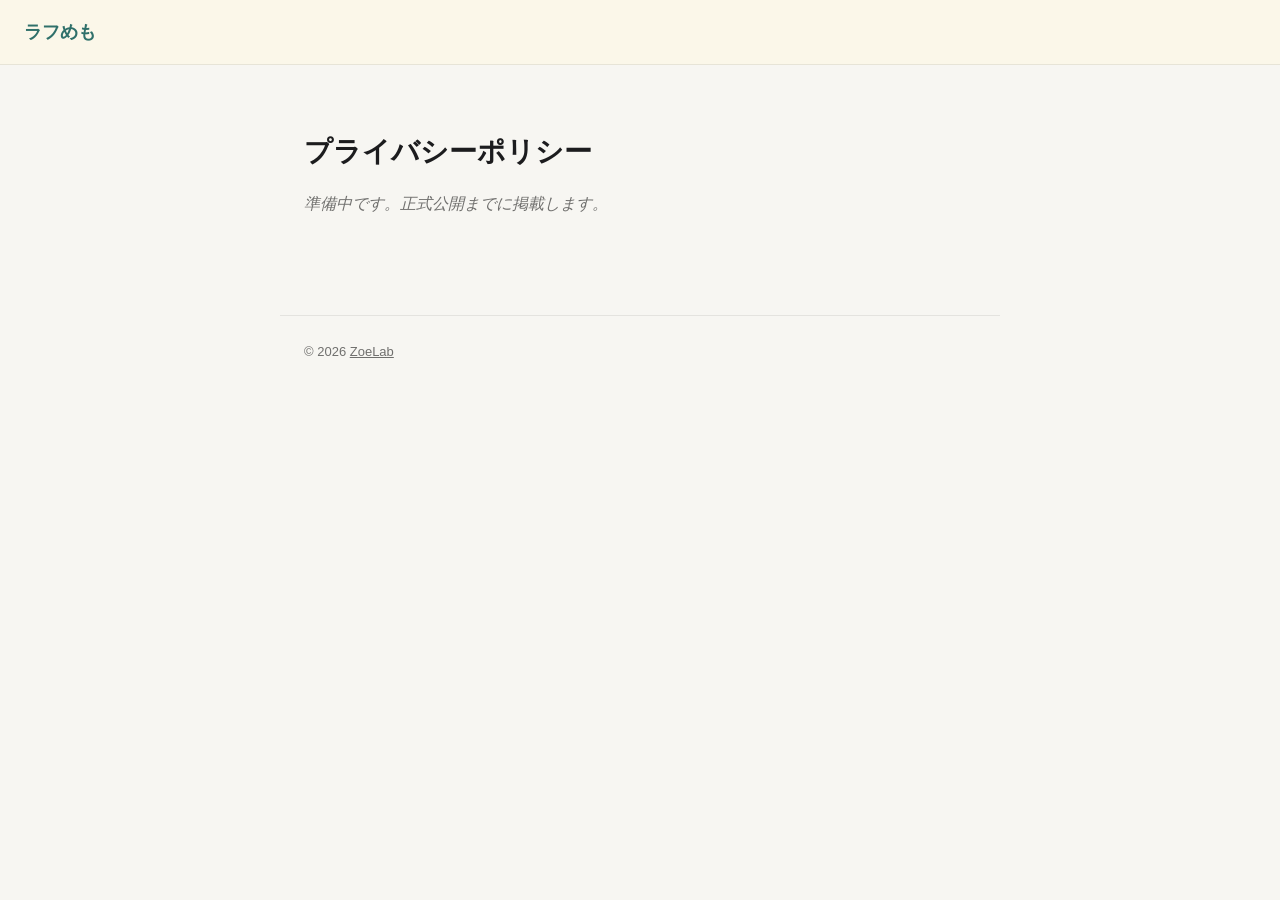
==== privacy/index.html @ ef35d648 "ラフめもWebサイトの骨組み(LP/privacy/support + カスタムドメイン設定) Co-Authored-By: Claude Fable 5 <noreply@anthropic.co" ====
<!DOCTYPE html>
<html lang="ja">
<head>
  <meta charset="utf-8">
  <meta name="viewport" content="width=device-width, initial-scale=1">
  <title>プライバシーポリシー — ラフめも</title>
  <link rel="stylesheet" href="/style.css">
</head>
<body>
  <header>
    <a class="site-name" href="/">ラフめも</a>
  </header>
  <main>
    <h1>プライバシーポリシー</h1>
    <p class="lead"><em>準備中です。正式公開までに掲載します。</em></p>
    <!--
      文面はイシュー kz-sue/rough_memo-swift#18 で検討中。
      骨子: 全データは端末内にのみ保存・外部送信なし/アナリティクス・広告なし/
      写真ライブラリへのアクセスは画像の読み込みと書き出し保存のみ。
    -->
  </main>
  <footer>
    &copy; 2026 <a href="https://zoelab.jp/">ZoeLab</a>
  </footer>
</body>
</html>
---- style.css ----
/* ラフめも Webサイト共通スタイル(骨組み)。
   テーマカラーはアプリと同じ #2F706A、背景はボードのクリーム系。 */
:root {
  --accent: #2F706A;
  --accent-dark: #255C56;
  --bg: #F7F6F2;
  --paper: #FBF7E9;
  --text: #1C1C1E;
  --text-sub: rgba(0, 0, 0, 0.55);
  --hairline: rgba(0, 0, 0, 0.08);
}

* { box-sizing: border-box; }

body {
  margin: 0;
  font-family: -apple-system, BlinkMacSystemFont, "Hiragino Sans", "Hiragino Kaku Gothic ProN", sans-serif;
  background: var(--bg);
  color: var(--text);
  line-height: 1.8;
}

header {
  background: var(--paper);
  border-bottom: 1px solid var(--hairline);
  padding: 16px 24px;
}

header .site-name {
  color: var(--accent);
  font-weight: 700;
  font-size: 18px;
  text-decoration: none;
}

main {
  max-width: 720px;
  margin: 0 auto;
  padding: 48px 24px 80px;
}

h1 {
  font-size: 28px;
  line-height: 1.4;
}

h2 {
  font-size: 20px;
  margin-top: 2.5em;
  padding-bottom: 6px;
  border-bottom: 1px solid var(--hairline);
}

a { color: var(--accent); }
a:hover { color: var(--accent-dark); }

.lead { color: var(--text-sub); font-size: 16px; }

.button {
  display: inline-block;
  background: var(--accent);
  color: #fff;
  text-decoration: none;
  font-weight: 600;
  padding: 10px 20px;
  border-radius: 10px;
}
.button:hover { background: var(--accent-dark); color: #fff; }

footer {
  max-width: 720px;
  margin: 0 auto;
  padding: 24px;
  color: var(--text-sub);
  font-size: 13px;
  border-top: 1px solid var(--hairline);
}
footer a { color: var(--text-sub); }
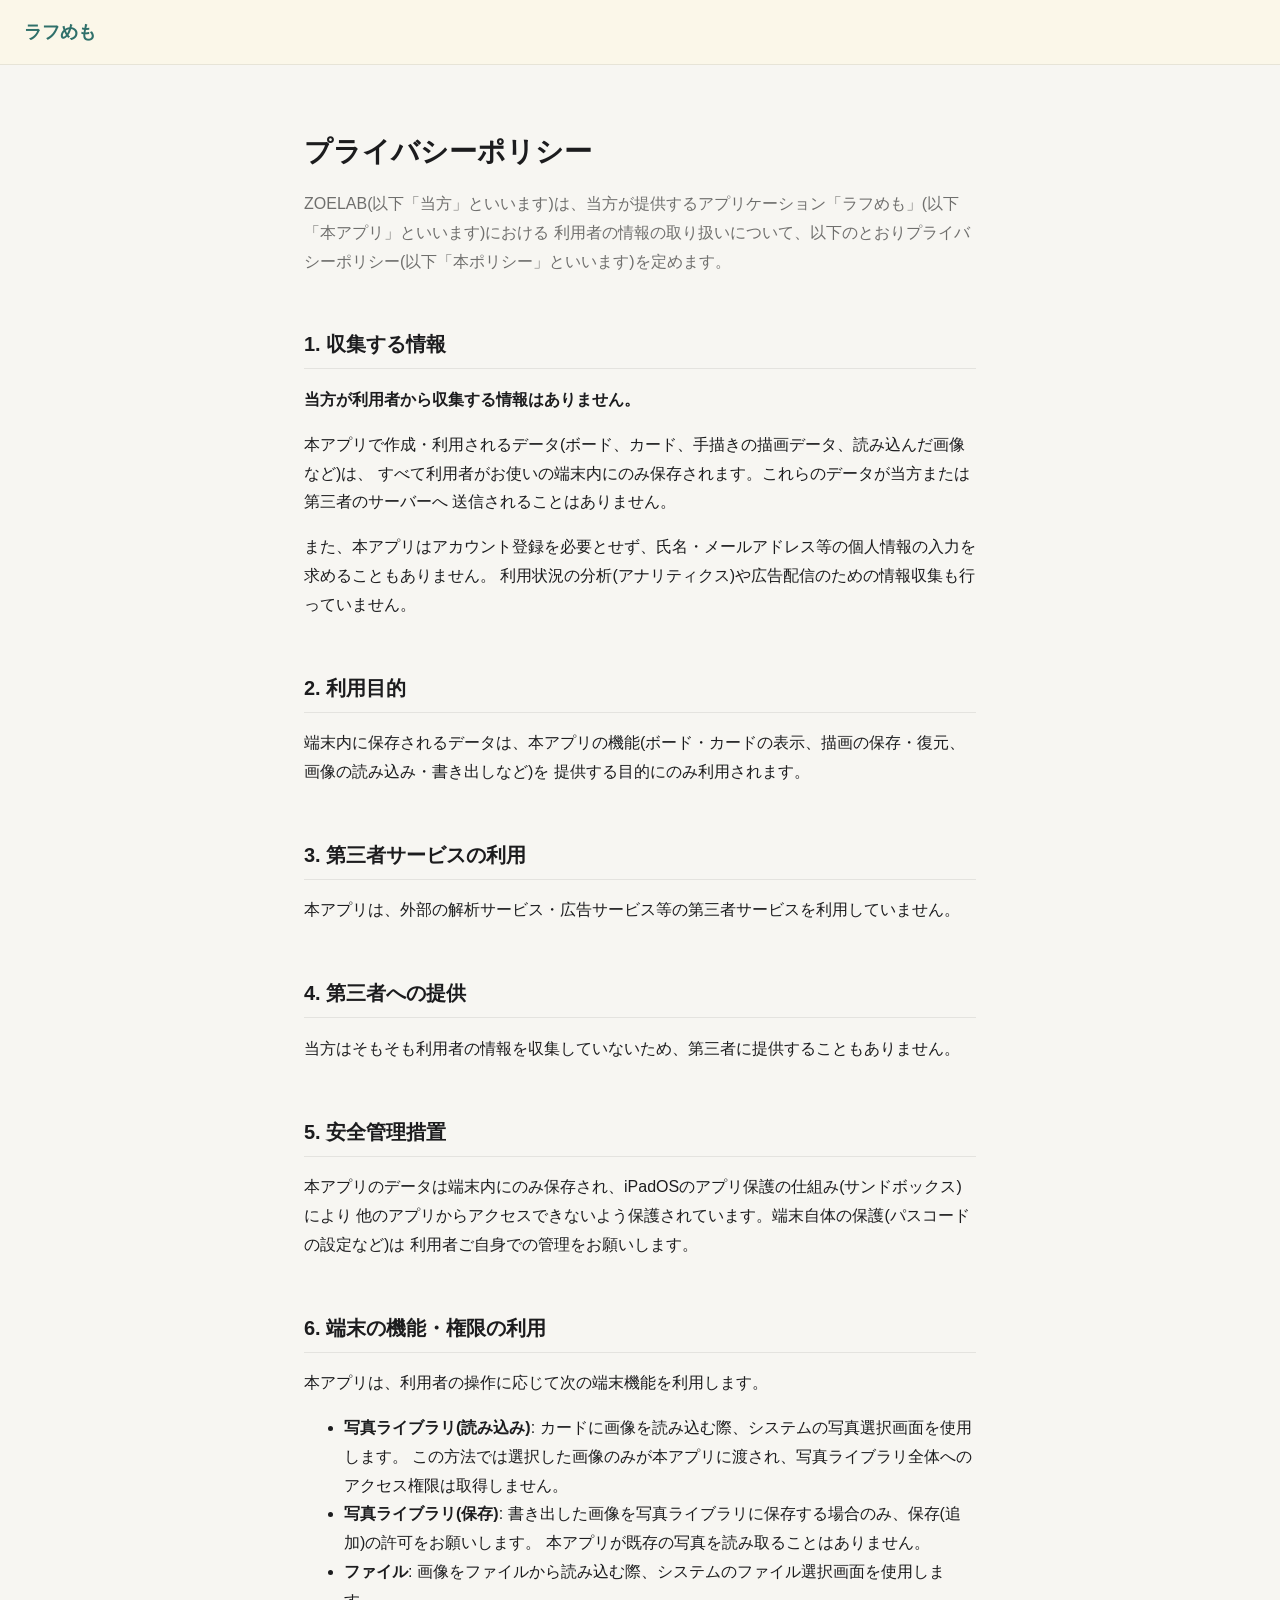
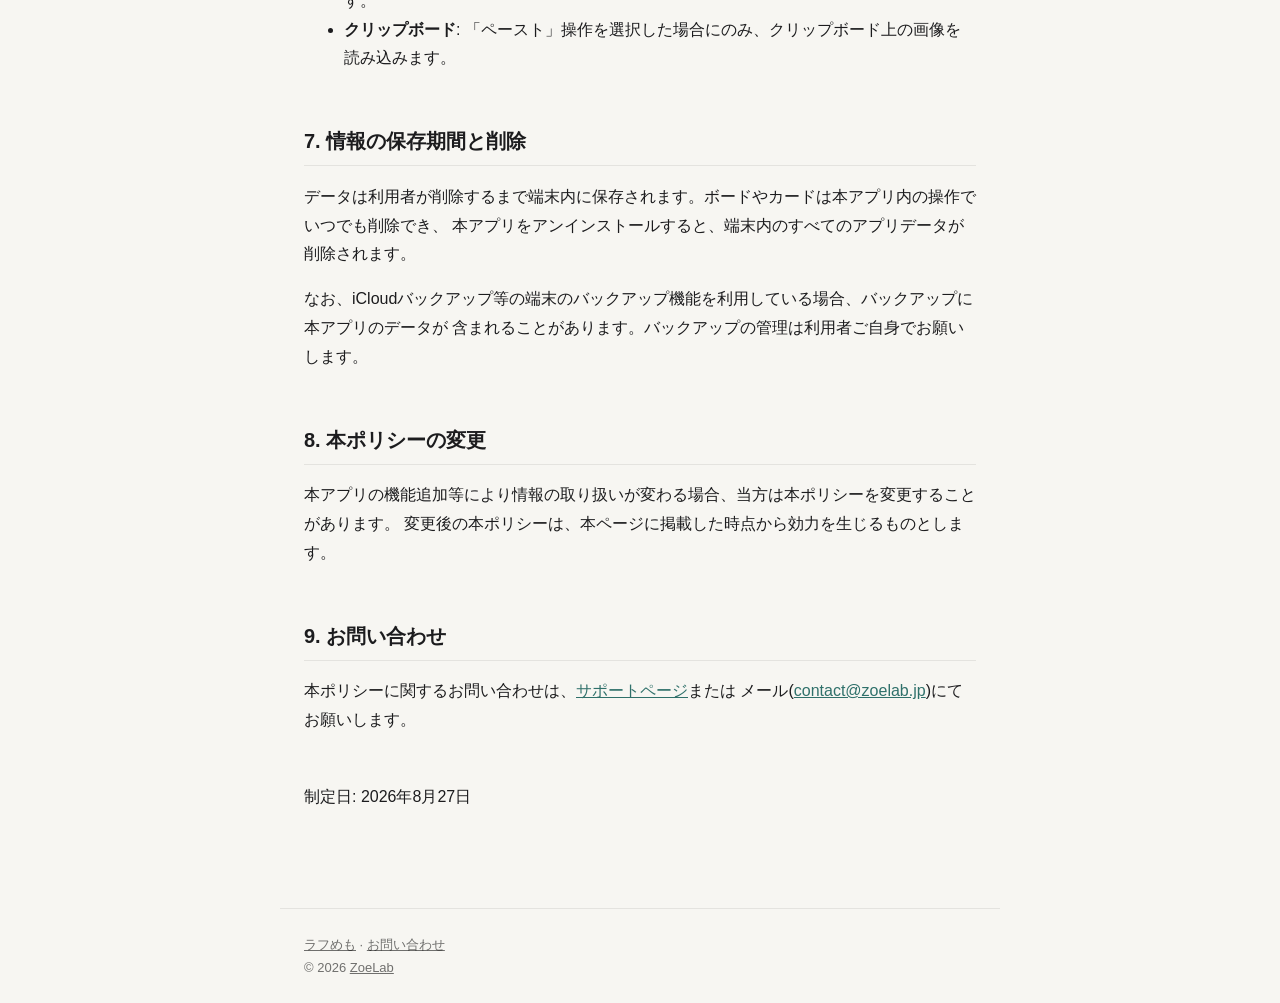
==== commit 6e47f1f1: "プライバシーポリシーのたたき台を作成 Co-Authored-By: Claude Fable 5 <noreply@anthropic.com>" ====
--- a/privacy/index.html
+++ b/privacy/index.html
@@ -4,6 +4,7 @@
   <meta charset="utf-8">
   <meta name="viewport" content="width=device-width, initial-scale=1">
   <title>プライバシーポリシー — ラフめも</title>
+  <meta name="description" content="iPad向け創作ラフ整理アプリ「ラフめも」のプライバシーポリシーです。">
   <link rel="stylesheet" href="/style.css">
 </head>
 <body>
@@ -12,14 +13,93 @@
   </header>
   <main>
     <h1>プライバシーポリシー</h1>
-    <p class="lead"><em>準備中です。正式公開までに掲載します。</em></p>
-    <!--
-      文面はイシュー kz-sue/rough_memo-swift#18 で検討中。
-      骨子: 全データは端末内にのみ保存・外部送信なし/アナリティクス・広告なし/
-      写真ライブラリへのアクセスは画像の読み込みと書き出し保存のみ。
-    -->
+    <p class="lead">
+      ZOELAB(以下「当方」といいます)は、当方が提供するアプリケーション「ラフめも」(以下「本アプリ」といいます)における
+      利用者の情報の取り扱いについて、以下のとおりプライバシーポリシー(以下「本ポリシー」といいます)を定めます。
+    </p>
+
+    <h2>1. 収集する情報</h2>
+    <p><strong>当方が利用者から収集する情報はありません。</strong></p>
+    <p>
+      本アプリで作成・利用されるデータ(ボード、カード、手描きの描画データ、読み込んだ画像など)は、
+      すべて利用者がお使いの端末内にのみ保存されます。これらのデータが当方または第三者のサーバーへ
+      送信されることはありません。
+    </p>
+    <p>
+      また、本アプリはアカウント登録を必要とせず、氏名・メールアドレス等の個人情報の入力を求めることもありません。
+      利用状況の分析(アナリティクス)や広告配信のための情報収集も行っていません。
+    </p>
+
+    <h2>2. 利用目的</h2>
+    <p>
+      端末内に保存されるデータは、本アプリの機能(ボード・カードの表示、描画の保存・復元、画像の読み込み・書き出しなど)を
+      提供する目的にのみ利用されます。
+    </p>
+
+    <h2>3. 第三者サービスの利用</h2>
+    <p>
+      本アプリは、外部の解析サービス・広告サービス等の第三者サービスを利用していません。
+    </p>
+
+    <h2>4. 第三者への提供</h2>
+    <p>
+      当方はそもそも利用者の情報を収集していないため、第三者に提供することもありません。
+    </p>
+
+    <h2>5. 安全管理措置</h2>
+    <p>
+      本アプリのデータは端末内にのみ保存され、iPadOSのアプリ保護の仕組み(サンドボックス)により
+      他のアプリからアクセスできないよう保護されています。端末自体の保護(パスコードの設定など)は
+      利用者ご自身での管理をお願いします。
+    </p>
+
+    <h2>6. 端末の機能・権限の利用</h2>
+    <p>本アプリは、利用者の操作に応じて次の端末機能を利用します。</p>
+    <ul>
+      <li>
+        <strong>写真ライブラリ(読み込み)</strong>:
+        カードに画像を読み込む際、システムの写真選択画面を使用します。
+        この方法では選択した画像のみが本アプリに渡され、写真ライブラリ全体へのアクセス権限は取得しません。
+      </li>
+      <li>
+        <strong>写真ライブラリ(保存)</strong>:
+        書き出した画像を写真ライブラリに保存する場合のみ、保存(追加)の許可をお願いします。
+        本アプリが既存の写真を読み取ることはありません。
+      </li>
+      <li>
+        <strong>ファイル</strong>: 画像をファイルから読み込む際、システムのファイル選択画面を使用します。
+      </li>
+      <li>
+        <strong>クリップボード</strong>: 「ペースト」操作を選択した場合にのみ、クリップボード上の画像を読み込みます。
+      </li>
+    </ul>
+
+    <h2>7. 情報の保存期間と削除</h2>
+    <p>
+      データは利用者が削除するまで端末内に保存されます。ボードやカードは本アプリ内の操作でいつでも削除でき、
+      本アプリをアンインストールすると、端末内のすべてのアプリデータが削除されます。
+    </p>
+    <p>
+      なお、iCloudバックアップ等の端末のバックアップ機能を利用している場合、バックアップに本アプリのデータが
+      含まれることがあります。バックアップの管理は利用者ご自身でお願いします。
+    </p>
+
+    <h2>8. 本ポリシーの変更</h2>
+    <p>
+      本アプリの機能追加等により情報の取り扱いが変わる場合、当方は本ポリシーを変更することがあります。
+      変更後の本ポリシーは、本ページに掲載した時点から効力を生じるものとします。
+    </p>
+
+    <h2>9. お問い合わせ</h2>
+    <p>
+      本ポリシーに関するお問い合わせは、<a href="/support/">サポートページ</a>または
+      メール(<a href="mailto:contact@zoelab.jp">contact@zoelab.jp</a>)にてお願いします。
+    </p>
+
+    <p style="margin-top: 3em;">制定日: 2026年8月27日</p>
   </main>
   <footer>
+    <a href="/">ラフめも</a> · <a href="/support/">お問い合わせ</a><br>
     &copy; 2026 <a href="https://zoelab.jp/">ZoeLab</a>
   </footer>
 </body>
